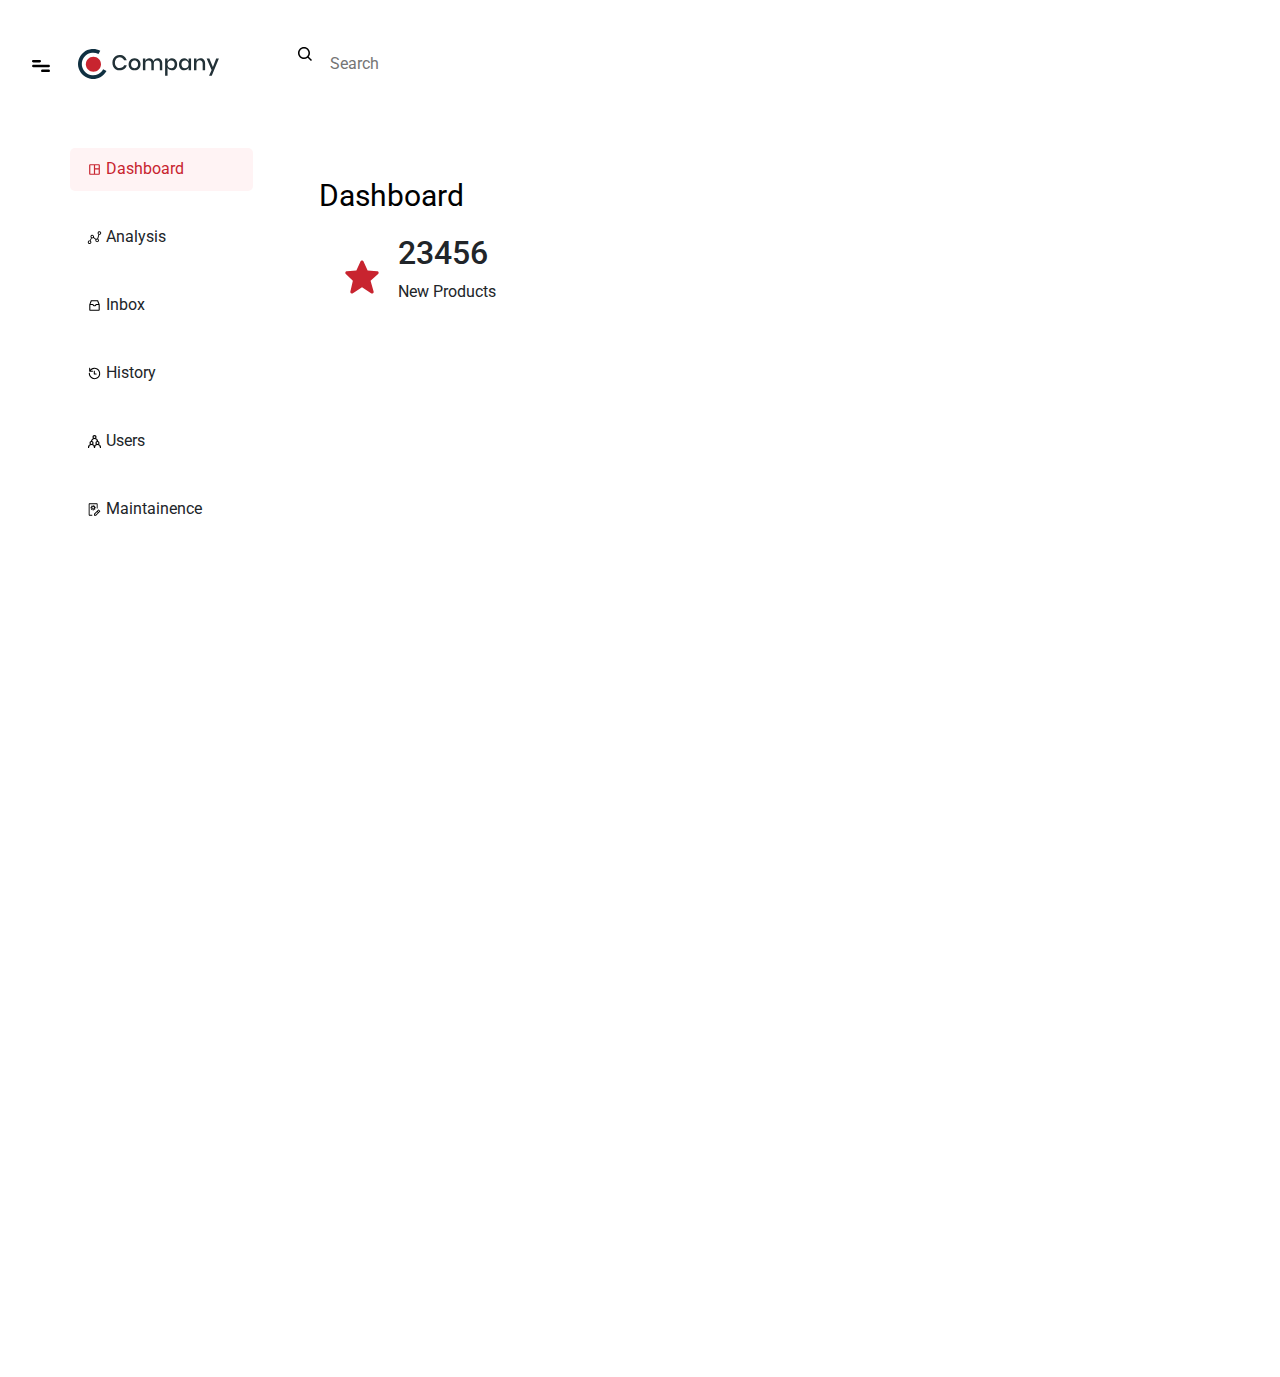
==== dashboard.html @ 83c9fbe6 "html assigment file upload" ====
<!DOCTYPE html>
<html lang="en">
  <head>
    <meta charset="UTF-8" />
    <meta http-equiv="X-UA-Compatible" content="IE=edge" />
    <meta name="viewport" content="width=device-width, initial-scale=1.0" />

    <link type="text/css" rel="stylesheet" href="css/bootstrap.min.css" />
    <link type="text/css" rel="stylesheet" href="css\dashboard.css" />
    <link rel="preconnect" href="https://fonts.googleapis.com" />
    <link rel="preconnect" href="https://fonts.gstatic.com" crossorigin />
    <link
      href="https://fonts.googleapis.com/css2?family=Roboto:wght@300;400&family=Ubuntu&display=swap"
      rel="stylesheet"
    />
    <link rel="preconnect" href="https://fonts.googleapis.com" />
    <link rel="preconnect" href="https://fonts.gstatic.com" crossorigin />
    <link
      href="https://fonts.googleapis.com/css2?family=Roboto:wght@900&family=Ubuntu&display=swap"
      rel="stylesheet"
    />
    <title>Document</title>
  </head>
  <body>
    <div class="cont">
      <img class="menu-logo" src="images\menu-bar.svg" />
      <img class="header-logo" src="images/header-logo.svg" />
      <img class="search-icon" src="images\search-icon.svg" />
      <input class="search" placeholder="Search" />
      <img class="notification-icon" src="images\notification-icon.svg" />
      <img class="profile" src="images\profile.png" />
      <p class="name">John Doe</p>
      <img class="downward" src="images\downward-arrow.svg" />
    </div>

    <div class="cont">
      <aside class="sidebar">
        <ul>
          <li class="active-box">
            <img class="img-logo" src="images\dashboard-active.svg" />
            <p class="active-text">Dashboard</p>
          </li>

          <li></li>
          <li class="box">
            <img class="img-logo" src="images\graph-default.svg" />
            <p class="text">Analysis</p>
          </li>
          <li class="box">
            <img class="img-logo" src="images\inbox-default.svg" />
            <p class="text">Inbox</p>
          </li>
          <li class="box">
            <img class="img-logo" src="images\clock-default.svg" />
            <p class="text">History</p>
          </li>

          <li class="box">
            <img class="img-logo" src="images\user-default.svg" />
            <p class="text">Users</p>
          </li>
          <li class="box">
            <img class="img-logo" src="images\maintenance-default.svg" />
            <p class="text">Maintainence</p>
          </li>
        </ul>
      </aside>
      <div>
        <p class="dash-text">Dashboard</p>

        <div class="productinfo">
          <img src="images\star.svg " />
          <div class="info-txt">
            <h2>23456</h2>
            <p>New Products</p>
          </div>
        </div>
      </div>
    </div>
  </body>
</html>
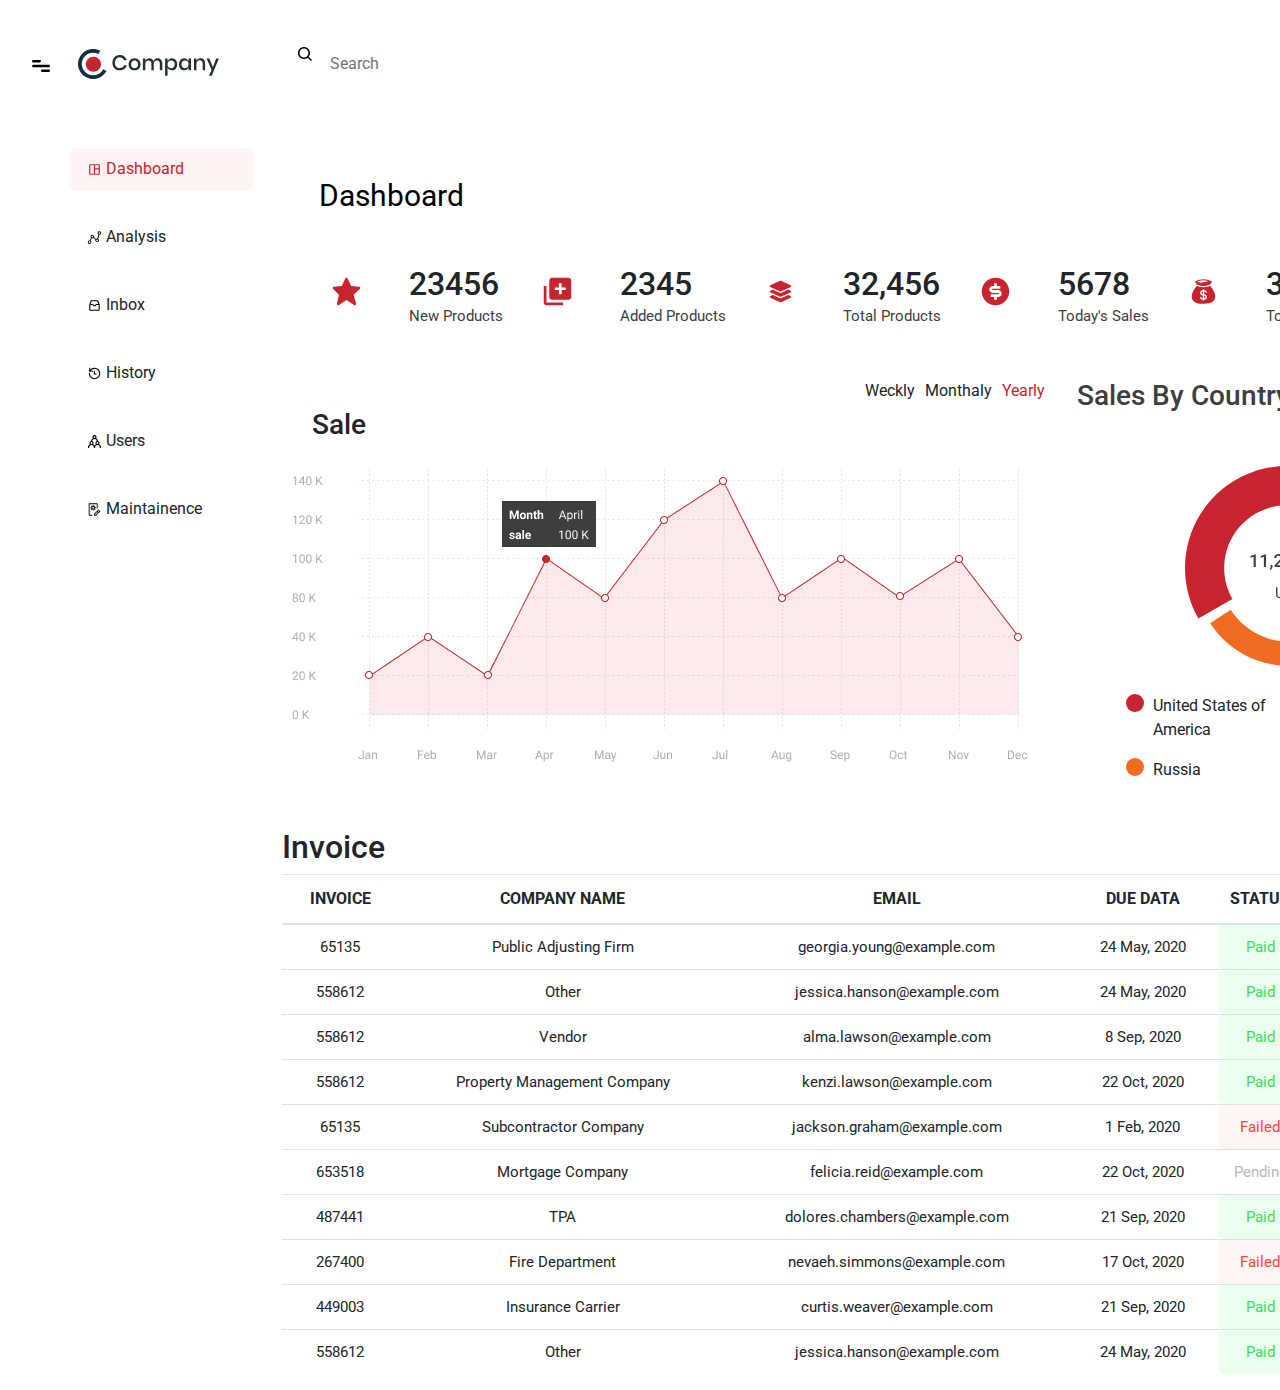
==== commit deb3d9c0: "dashboard file updated and innerpage upload" ====
--- a/dashboard.html
+++ b/dashboard.html
@@ -4,7 +4,7 @@
     <meta charset="UTF-8" />
     <meta http-equiv="X-UA-Compatible" content="IE=edge" />
     <meta name="viewport" content="width=device-width, initial-scale=1.0" />
-
+    
     <link type="text/css" rel="stylesheet" href="css/bootstrap.min.css" />
     <link type="text/css" rel="stylesheet" href="css\dashboard.css" />
     <link rel="preconnect" href="https://fonts.googleapis.com" />
@@ -67,14 +67,195 @@
       </aside>
       <div>
         <p class="dash-text">Dashboard</p>
-
-        <div class="productinfo">
-          <img src="images\star.svg " />
-          <div class="info-txt">
-            <h2>23456</h2>
-            <p>New Products</p>
+        <div class="insight">
+          <div class="productinfo">
+            <img class="info-img" src="images\star.svg " />
+            <div class="info-txt">
+              <h2>23456</h2>
+              <p>New Products</p>
+            </div>
+          </div>
+          <div class="productinfo">
+            <img class="info-img" src="images\new-product.svg" />
+            <div class="info-txt">
+              <h2>2345</h2>
+              <p>Added Products</p>
+            </div>
+          </div>
+          <div class="productinfo">
+            <img class="info-img" src="images\total-product.svg" />
+            <div class="info-txt">
+              <h2>32,456</h2>
+              <p>Total Products</p>
+            </div>
+          </div>
+          <div class="productinfo">
+            <img class="info-img" src="images\dollar-filled.svg" />
+            <div class="info-txt">
+              <h2>5678</h2>
+              <p>Today's Sales</p>
+            </div>
+          </div>
+          <div class="productinfo">
+            <img class="info-img" src="images\money-bag.svg" />
+            <div class="info-txt">
+              <h2>33,5342</h2>
+              <p>Total Sales</p>
+            </div>
           </div>
         </div>
+        <div class="chart">
+          <div class="datagraph">
+            <div class="choise">
+              <h3>Sale</h3>
+
+              <p id="w">Weckly</p>
+              <p id="m">Monthaly</p>
+              <p id="y">Yearly</p>
+            </div>
+            <img src="images\data-graph.png" />
+          </div>
+          <div class="piechart">
+            <h3>Sales By Country</h3>
+            <img src="images\pie-chart.svg" />
+            <div class="country-data">
+              <div class="contry-vise">
+              <div class="country-vise">
+                <div class="dot-red"></div>
+                <p class="country-name">United States of America</p>
+              </div>
+              <div class="country-vise">
+                <div class="dot-orange"></div>
+                <p class="country-name">Russia</p>
+              </div>
+            </div>
+              <div class="contry-vise">
+              <div class="country-vise">
+                <div class="dot-green"></div>
+                <p class="country-name">Canada</p>
+              </div>
+              <div class="country-vise">
+                <div class="dot-yellow"></div>
+                <p class="country-name">India</p>
+              </div>
+            </div>
+            </div>
+              </div>
+              </div>
+         <div class="data-table"> 
+             <div class="invoice-title">
+              <h2>Invoice</h2>
+          <p>View all</p>
+             </div>
+          
+          <table class="table">
+            <thead>
+              <tr>
+                <th scope="col">INVOICE</th>
+                <th scope="col">COMPANY NAME</th>
+                <th scope="col">EMAIL</th>
+                <th scope="col">DUE DATA</th>
+                <th scope="col">STATUS</th>
+                <th class="amount"scope="col">AMOUNT</th>
+              </tr>
+            </thead>
+            <tbody>
+              <tr>
+            <td>65135</td>
+            <td>Public Adjusting Firm</td>
+            <td>georgia.young@example.com</td>
+            <td>24 May, 2020</td>
+            <td class="paid">Paid</td>
+            <td>$47,800</td>
+
+          </tr>
+          <tr>
+            <td>558612</td>
+            <td>Other</td>
+            <td>jessica.hanson@example.com</td>
+            <td>24 May, 2020</td>
+            <td class="paid">Paid</td>
+            <td>$98,000</td>
+
+          </tr>
+          <tr>
+            <td>558612</td>
+            <td>Vendor</td>
+            <td>alma.lawson@example.com</td>
+            <td>8 Sep, 2020</td>
+            <td class="paid">Paid</td>
+            <td>$20,900</td>
+
+          </tr>
+          <tr>
+            <td>558612</td>
+            <td>Property Management Company</td>
+            <td>kenzi.lawson@example.com</td>
+            <td>22 Oct, 2020</td>
+            <td class="paid">Paid</td>
+            <td>$10,570</td>
+
+          </tr>
+          <tr>
+            <td>65135</td>
+            <td>Subcontractor Company</td>
+            <td>jackson.graham@example.com</td>
+            <td>1 Feb, 2020</td>
+            <td class="failed">Failed</td>
+            <td>$10,200</td>
+
+          </tr>
+          <tr>
+            <td>653518</td>
+            <td>Mortgage Company</td>
+            <td>felicia.reid@example.com</td>
+            <td>22 Oct, 2020</td>
+            <td class="pending">Pending</td>
+            <td>$12,600</td>
+
+          </tr>
+          <tr>
+            <td>487441</td>
+            <td>TPA</td>
+            <td>dolores.chambers@example.com</td>
+            <td>21 Sep, 2020</td>
+            <td class="paid">Paid</td>
+            <td>$11,170</td>
+
+          </tr>
+          <tr>
+            <td>267400</td>
+            <td>Fire Department</td>
+            <td>nevaeh.simmons@example.com</td>
+            <td>17 Oct, 2020</td>
+            <td class="failed">Failed</td>
+            <td>$28,000</td>
+
+          </tr>
+          <tr>
+            <td>449003</td>
+            <td>Insurance Carrier</td>
+            <td>curtis.weaver@example.com</td>
+            <td>21 Sep, 2020</td>
+            <td class="paid">Paid</td>
+            <td>$10,000</td>
+
+          </tr>
+           <tr>
+            <td>558612</td>
+            <td>Other</td>
+            <td>jessica.hanson@example.com</td>
+            <td>24 May, 2020</td>
+            <td class="paid">Paid</td>
+            <td>$98,000</td>
+
+          </tr>
+            </tbody>
+        </table>
+        </div> 
+          </div>
+        </div>
+
       </div>
     </div>
   </body>
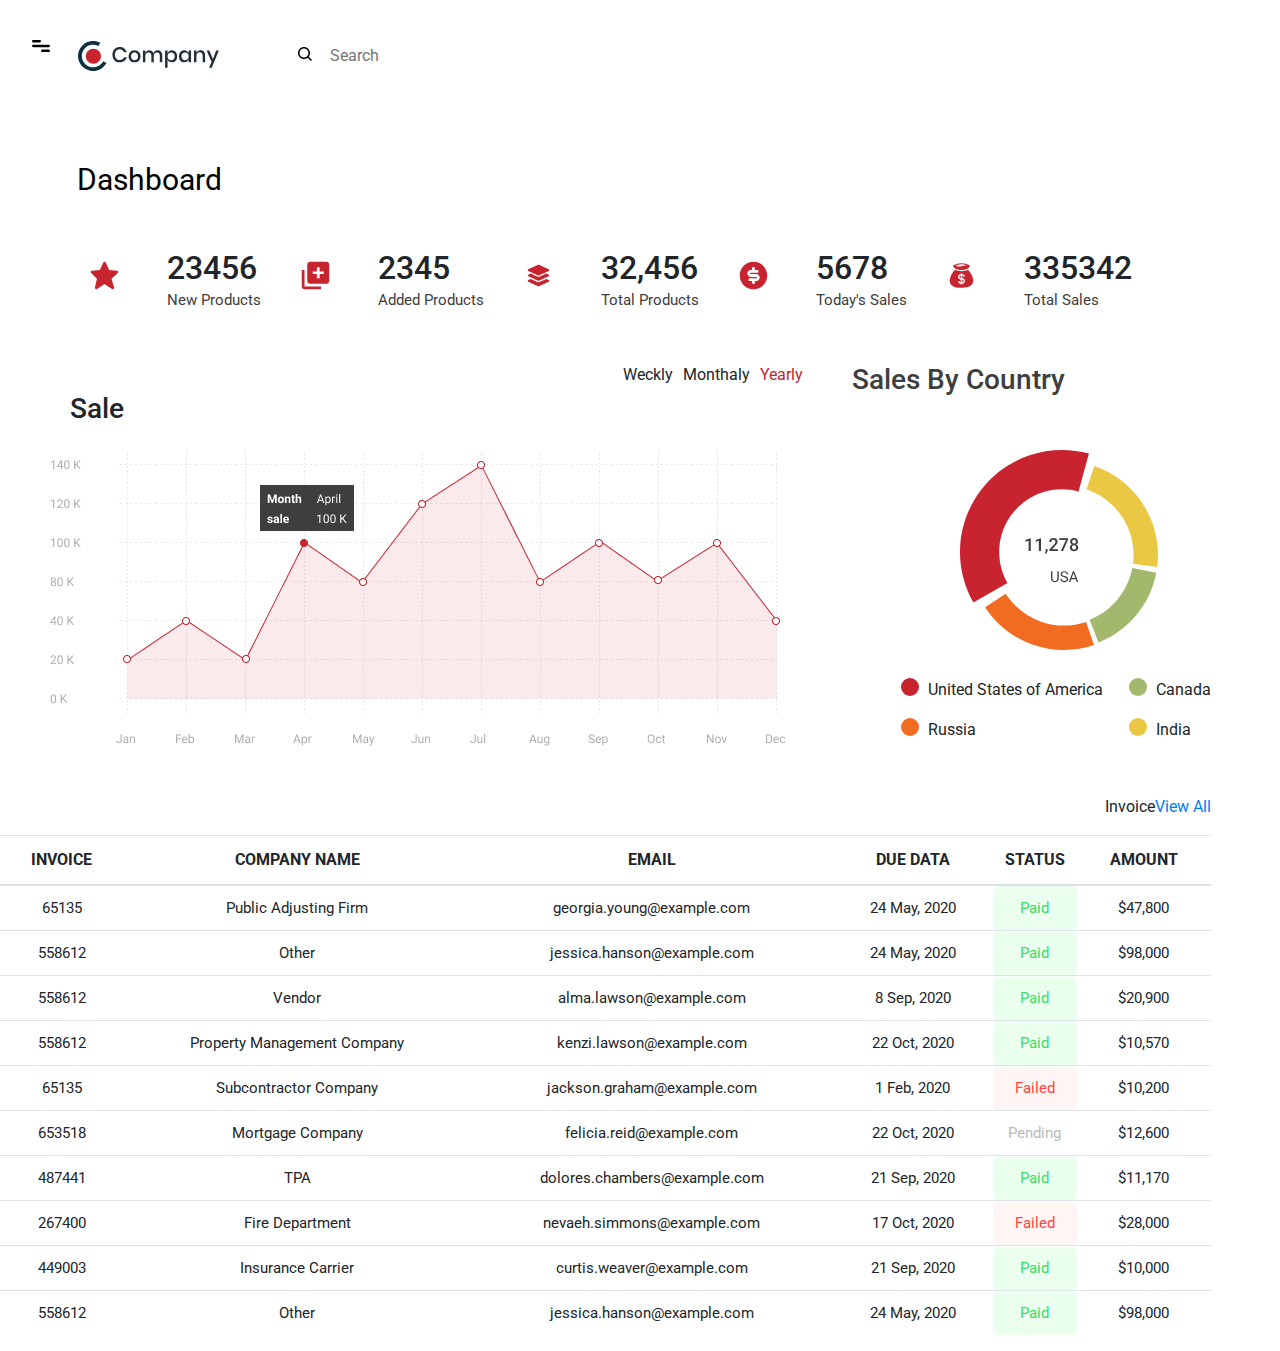
==== commit 09a7ade4: "file for responsive uploaded" ====
--- a/dashboard.html
+++ b/dashboard.html
@@ -23,18 +23,19 @@
   </head>
   <body>
     <div class="cont">
-      <img class="menu-logo" src="images\menu-bar.svg" />
+      <a id="menu-img"><img class="menu-logo" src="images\menu-bar.svg"/></a>
+      
       <img class="header-logo" src="images/header-logo.svg" />
       <img class="search-icon" src="images\search-icon.svg" />
       <input class="search" placeholder="Search" />
       <img class="notification-icon" src="images\notification-icon.svg" />
       <img class="profile" src="images\profile.png" />
-      <p class="name">John Doe</p>
+      <span class="name">John Doe</span>
       <img class="downward" src="images\downward-arrow.svg" />
     </div>
 
     <div class="cont">
-      <aside class="sidebar">
+      <aside id="side-bar"class="sidebar-active">
         <ul>
           <li class="active-box">
             <img class="img-logo" src="images\dashboard-active.svg" />
@@ -65,7 +66,7 @@
           </li>
         </ul>
       </aside>
-      <div>
+      <div class="maindiv">
         <p class="dash-text">Dashboard</p>
         <div class="insight">
           <div class="productinfo">
@@ -99,11 +100,12 @@
           <div class="productinfo">
             <img class="info-img" src="images\money-bag.svg" />
             <div class="info-txt">
-              <h2>33,5342</h2>
+              <h2>335342</h2>
               <p>Total Sales</p>
             </div>
           </div>
         </div>
+
         <div class="chart">
           <div class="datagraph">
             <div class="choise">
@@ -142,13 +144,13 @@
             </div>
               </div>
               </div>
-         <div class="data-table"> 
+         <div class="table-container"> 
              <div class="invoice-title">
-              <h2>Invoice</h2>
-          <p>View all</p>
+              <p>Invoice</p>
+          <a href="">View All</a>
              </div>
-          
-          <table class="table">
+          <div style="overflow-x:auto;">
+          <table style="width: 100%;" class="table">
             <thead>
               <tr>
                 <th scope="col">INVOICE</th>
@@ -252,11 +254,20 @@
           </tr>
             </tbody>
         </table>
+        </div>
+        
         </div> 
           </div>
         </div>
 
       </div>
     </div>
+    <script>
+      
+        document.getElementById("menu-img").onclick = function() {
+          document.getElementById("side-bar").classList.toggle("display-none");
+        }
+        
+    </script>
   </body>
 </html>
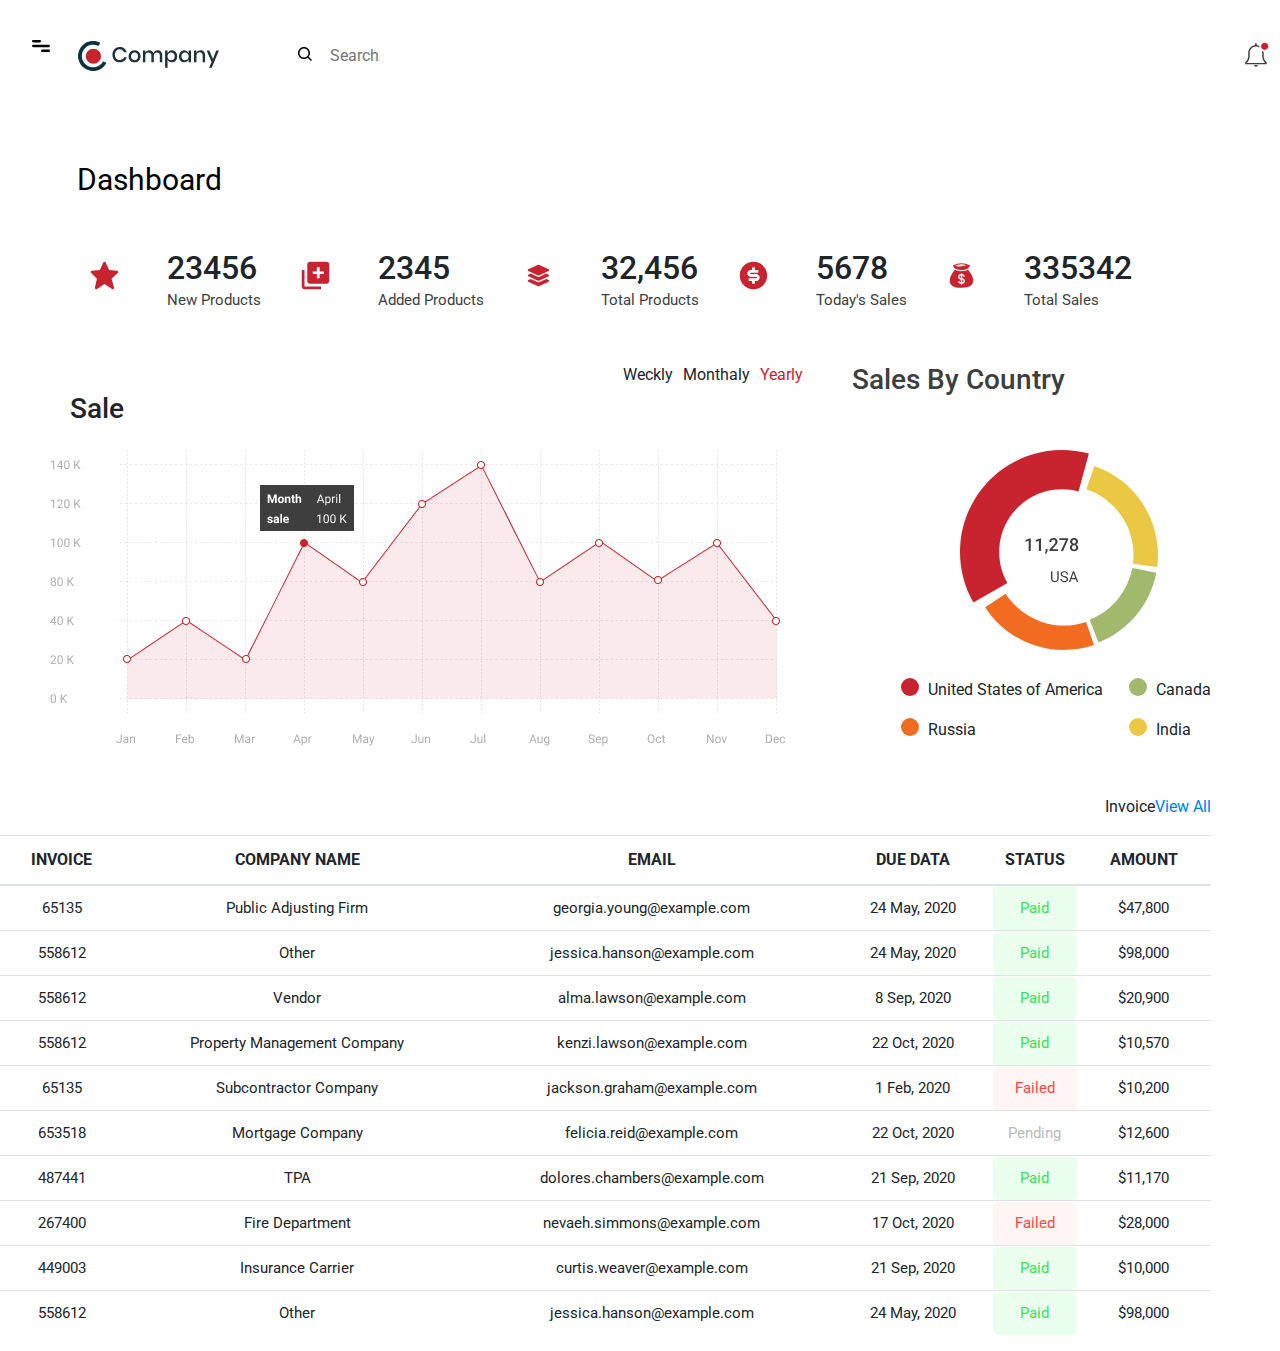
==== commit 6d27328e: "dashboard file upadated" ====
--- a/dashboard.html
+++ b/dashboard.html
@@ -36,7 +36,15 @@
 
     <div class="cont">
       <aside id="side-bar"class="sidebar-active">
-        <ul>
+        <ul class="slider">
+          <li style="display: flex;">
+            <img class="search-icon-hide" src="images\search-icon.svg" />
+      <input class="search-hide" placeholder="Search" />
+      
+            </li>
+            <li style="display: flex;">
+            <img class="profile-hide" src="images\profile.png" />
+      <span class="name-hide">John Doe</span></li>
           <li class="active-box">
             <img class="img-logo" src="images\dashboard-active.svg" />
             <p class="active-text">Dashboard</p>
@@ -123,21 +131,21 @@
             <div class="country-data">
               <div class="contry-vise">
               <div class="country-vise">
-                <div class="dot-red"></div>
+                <div class="dot-red dots"></div>
                 <p class="country-name">United States of America</p>
               </div>
               <div class="country-vise">
-                <div class="dot-orange"></div>
+                <div class="dot-orange dots"></div>
                 <p class="country-name">Russia</p>
               </div>
             </div>
               <div class="contry-vise">
               <div class="country-vise">
-                <div class="dot-green"></div>
+                <div class="dot-green dots"></div>
                 <p class="country-name">Canada</p>
               </div>
               <div class="country-vise">
-                <div class="dot-yellow"></div>
+                <div class="dot-yellow dots"></div>
                 <p class="country-name">India</p>
               </div>
             </div>
@@ -266,6 +274,7 @@
       
         document.getElementById("menu-img").onclick = function() {
           document.getElementById("side-bar").classList.toggle("display-none");
+         
         }
         
     </script>
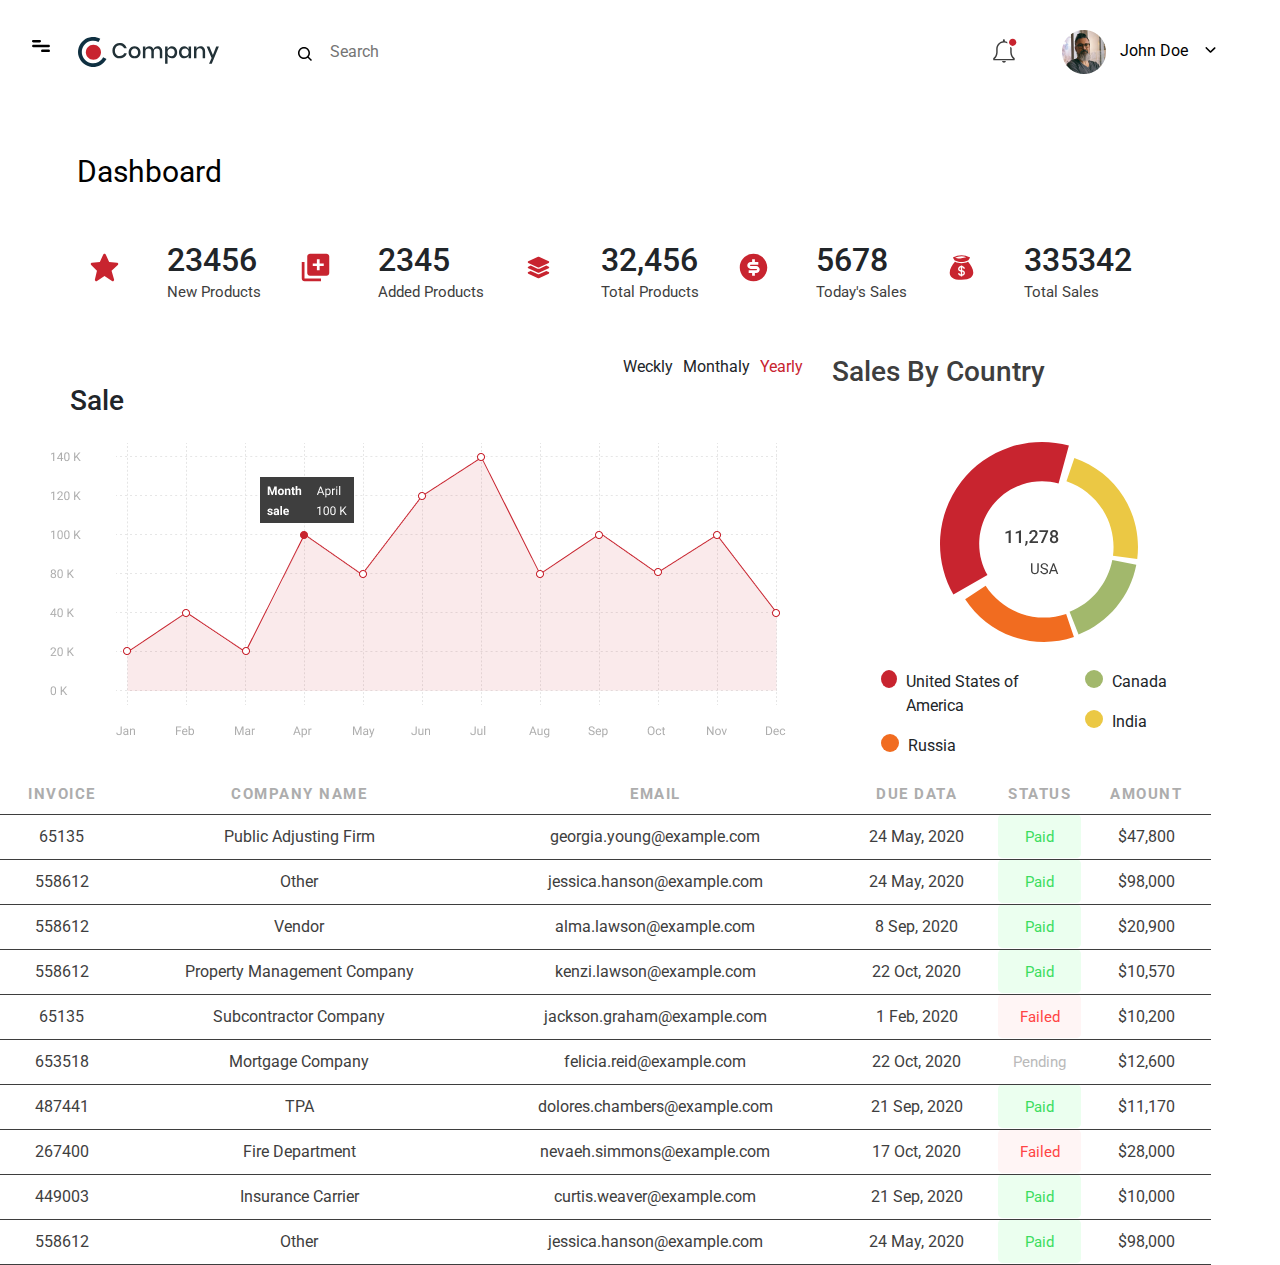
==== commit 3aa1928b: "dashboard and innerpage file updated for responsive" ====
--- a/dashboard.html
+++ b/dashboard.html
@@ -152,25 +152,31 @@
             </div>
               </div>
               </div>
-         <div class="table-container"> 
+         <!-- <div class="table-container"> 
              <div class="invoice-title">
               <p>Invoice</p>
           <a href="">View All</a>
-             </div>
+             </div> -->
+
+
+
           <div style="overflow-x:auto;">
-          <table style="width: 100%;" class="table">
-            <thead>
+
+
+
+          <table style="width: 100%;">
+            <thead class="table-header">
               <tr>
-                <th scope="col">INVOICE</th>
-                <th scope="col">COMPANY NAME</th>
-                <th scope="col">EMAIL</th>
-                <th scope="col">DUE DATA</th>
-                <th scope="col">STATUS</th>
-                <th class="amount"scope="col">AMOUNT</th>
+                <th>INVOICE</th>
+                <th >COMPANY NAME</th>
+                <th >EMAIL</th>
+                <th >DUE DATA</th>
+                <th >STATUS</th>
+                <th >AMOUNT</th>
               </tr>
             </thead>
             <tbody>
-              <tr>
+              <tr class="table-row">
             <td>65135</td>
             <td>Public Adjusting Firm</td>
             <td>georgia.young@example.com</td>
@@ -179,7 +185,7 @@
             <td>$47,800</td>
 
           </tr>
-          <tr>
+          <tr class="table-row">
             <td>558612</td>
             <td>Other</td>
             <td>jessica.hanson@example.com</td>
@@ -188,7 +194,7 @@
             <td>$98,000</td>
 
           </tr>
-          <tr>
+          <tr class="table-row">
             <td>558612</td>
             <td>Vendor</td>
             <td>alma.lawson@example.com</td>
@@ -197,7 +203,7 @@
             <td>$20,900</td>
 
           </tr>
-          <tr>
+          <tr class="table-row">
             <td>558612</td>
             <td>Property Management Company</td>
             <td>kenzi.lawson@example.com</td>
@@ -206,7 +212,7 @@
             <td>$10,570</td>
 
           </tr>
-          <tr>
+          <tr class="table-row">
             <td>65135</td>
             <td>Subcontractor Company</td>
             <td>jackson.graham@example.com</td>
@@ -215,7 +221,7 @@
             <td>$10,200</td>
 
           </tr>
-          <tr>
+          <tr class="table-row">
             <td>653518</td>
             <td>Mortgage Company</td>
             <td>felicia.reid@example.com</td>
@@ -224,7 +230,7 @@
             <td>$12,600</td>
 
           </tr>
-          <tr>
+          <tr class="table-row">
             <td>487441</td>
             <td>TPA</td>
             <td>dolores.chambers@example.com</td>
@@ -233,7 +239,7 @@
             <td>$11,170</td>
 
           </tr>
-          <tr>
+          <tr class="table-row">
             <td>267400</td>
             <td>Fire Department</td>
             <td>nevaeh.simmons@example.com</td>
@@ -242,7 +248,7 @@
             <td>$28,000</td>
 
           </tr>
-          <tr>
+          <tr class="table-row">
             <td>449003</td>
             <td>Insurance Carrier</td>
             <td>curtis.weaver@example.com</td>
@@ -251,7 +257,7 @@
             <td>$10,000</td>
 
           </tr>
-           <tr>
+           <tr class="table-row">
             <td>558612</td>
             <td>Other</td>
             <td>jessica.hanson@example.com</td>
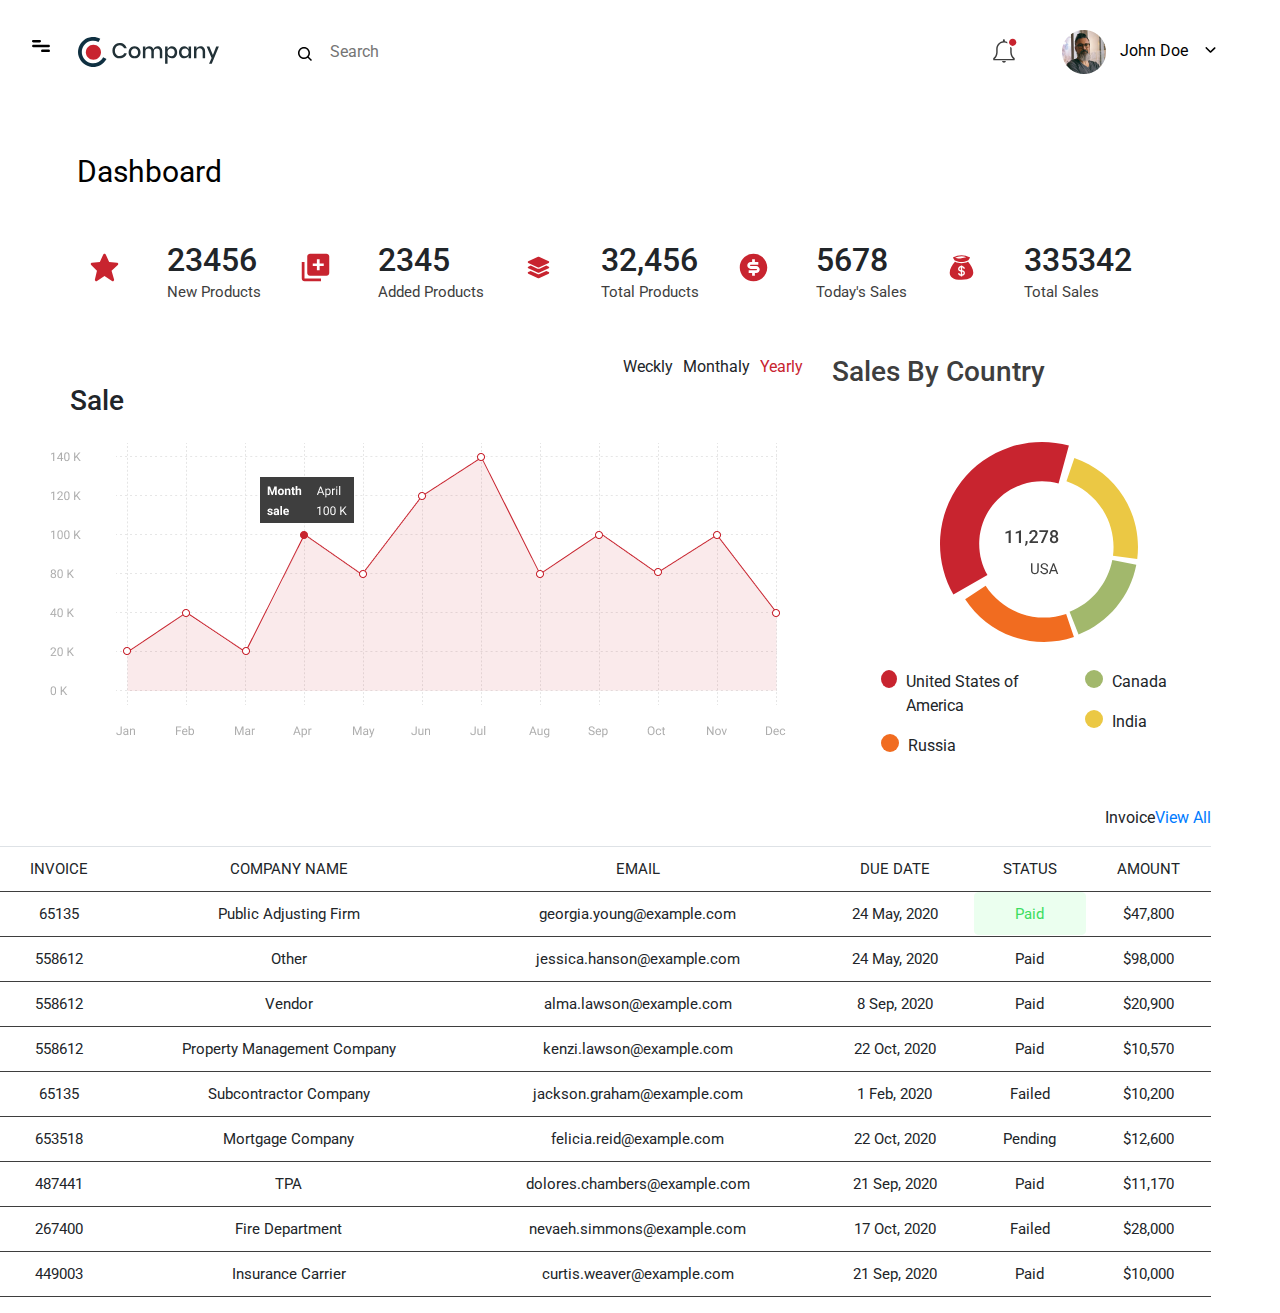
==== commit 8367d68e: "changes done after review meeting" ====
--- a/dashboard.html
+++ b/dashboard.html
@@ -152,11 +152,11 @@
             </div>
               </div>
               </div>
-         <!-- <div class="table-container"> 
+         <div class="table-container"> 
              <div class="invoice-title">
               <p>Invoice</p>
           <a href="">View All</a>
-             </div> -->
+             </div>
 
 
 
@@ -164,19 +164,19 @@
 
 
 
-          <table style="width: 100%;">
-            <thead class="table-header">
-              <tr>
-                <th>INVOICE</th>
-                <th >COMPANY NAME</th>
-                <th >EMAIL</th>
-                <th >DUE DATA</th>
-                <th >STATUS</th>
-                <th >AMOUNT</th>
-              </tr>
-            </thead>
-            <tbody>
-              <tr class="table-row">
+          <table style="width: 100%;" class="table">
+            <thead class="">
+           <tr>
+            <td scope="col">INVOICE</td>
+            <td scope="col">COMPANY NAME</td>
+            <td scope="col">EMAIL</td>
+            <td scope="col">DUE DATE</td>
+            <td scope="col">STATUS</td>
+            <td scope="col">AMOUNT</td>
+          </tr>
+        </thead>
+        <tbody>
+          <tr>
             <td>65135</td>
             <td>Public Adjusting Firm</td>
             <td>georgia.young@example.com</td>
@@ -185,87 +185,78 @@
             <td>$47,800</td>
 
           </tr>
-          <tr class="table-row">
+          <tr>
             <td>558612</td>
             <td>Other</td>
             <td>jessica.hanson@example.com</td>
             <td>24 May, 2020</td>
-            <td class="paid">Paid</td>
+            <td>Paid</td>
             <td>$98,000</td>
 
           </tr>
-          <tr class="table-row">
+          <tr>
             <td>558612</td>
             <td>Vendor</td>
             <td>alma.lawson@example.com</td>
             <td>8 Sep, 2020</td>
-            <td class="paid">Paid</td>
+            <td>Paid</td>
             <td>$20,900</td>
 
           </tr>
-          <tr class="table-row">
+          <tr>
             <td>558612</td>
             <td>Property Management Company</td>
             <td>kenzi.lawson@example.com</td>
             <td>22 Oct, 2020</td>
-            <td class="paid">Paid</td>
+            <td>Paid</td>
             <td>$10,570</td>
 
           </tr>
-          <tr class="table-row">
+          <tr>
             <td>65135</td>
             <td>Subcontractor Company</td>
             <td>jackson.graham@example.com</td>
             <td>1 Feb, 2020</td>
-            <td class="failed">Failed</td>
+            <td>Failed</td>
             <td>$10,200</td>
 
           </tr>
-          <tr class="table-row">
+          <tr>
             <td>653518</td>
             <td>Mortgage Company</td>
             <td>felicia.reid@example.com</td>
             <td>22 Oct, 2020</td>
-            <td class="pending">Pending</td>
+            <td>Pending</td>
             <td>$12,600</td>
 
           </tr>
-          <tr class="table-row">
+          <tr>
             <td>487441</td>
             <td>TPA</td>
             <td>dolores.chambers@example.com</td>
             <td>21 Sep, 2020</td>
-            <td class="paid">Paid</td>
+            <td>Paid</td>
             <td>$11,170</td>
 
           </tr>
-          <tr class="table-row">
+          <tr>
             <td>267400</td>
             <td>Fire Department</td>
             <td>nevaeh.simmons@example.com</td>
             <td>17 Oct, 2020</td>
-            <td class="failed">Failed</td>
+            <td>Failed</td>
             <td>$28,000</td>
 
           </tr>
-          <tr class="table-row">
+          <tr>
             <td>449003</td>
             <td>Insurance Carrier</td>
             <td>curtis.weaver@example.com</td>
             <td>21 Sep, 2020</td>
-            <td class="paid">Paid</td>
+            <td>Paid</td>
             <td>$10,000</td>
 
-          </tr>
-           <tr class="table-row">
-            <td>558612</td>
-            <td>Other</td>
-            <td>jessica.hanson@example.com</td>
-            <td>24 May, 2020</td>
-            <td class="paid">Paid</td>
-            <td>$98,000</td>
-
-          </tr>
+          </tr> 
             </tbody>
         </table>
         </div>
@@ -280,7 +271,7 @@
       
         document.getElementById("menu-img").onclick = function() {
           document.getElementById("side-bar").classList.toggle("display-none");
-         
+         document.getElementById("side-bar").classList.toggle("z-display");
         }
         
     </script>
